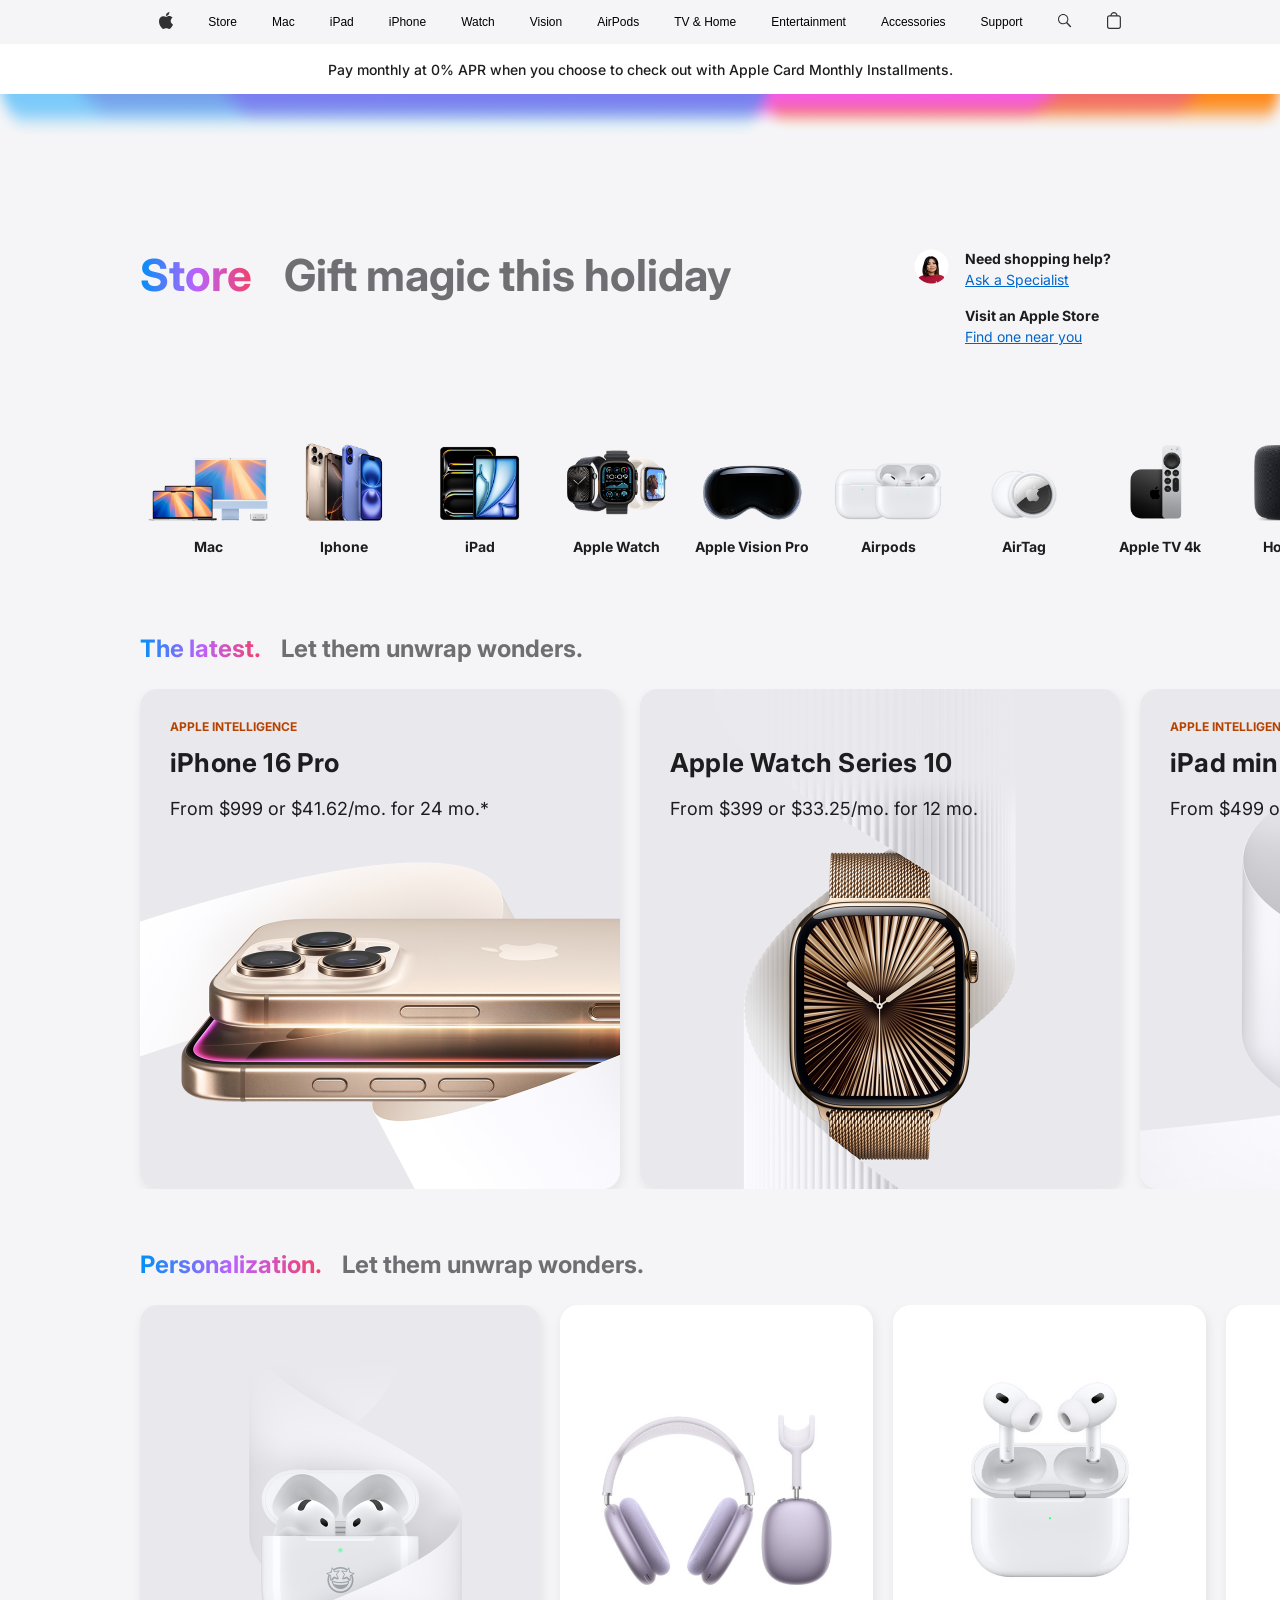
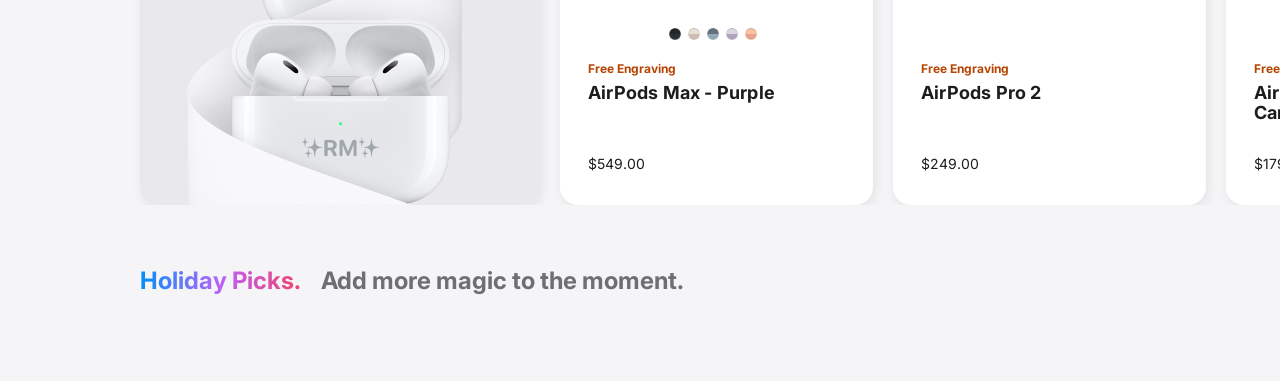
==== store.html @ e91749dc "barag l duusla" ====
<!doctype html>
<html lang="en">
  <head>
    <meta charset="UTF-8" />
    <meta name="viewport" content="width=device-width, initial-scale=1.0" />
    <title>Apple Store</title>
    <link rel="stylesheet" href="store.css" />
    <link rel="preconnect" href="https://fonts.googleapis.com" />
    <link rel="preconnect" href="https://fonts.gstatic.com" crossorigin />
    <link
      href="https://fonts.googleapis.com/css2?family=Bebas+Neue&family=Google+Sans+Flex:opsz,wght@6..144,1..1000&family=Inter:ital,opsz,wght@0,14..32,100..900;1,14..32,100..900&display=swap"
      rel="stylesheet"
    />
  </head>
  <body>
    <nav class="center">
      <a href=""><img src="nav-icon/Vector.svg" alt="" /></a>
      <a href="">Store</a>
      <a href="">Mac</a>
      <a href="">iPad</a>
      <a href="">iPhone</a>
      <a href="">Watch</a>
      <a href="">Vision</a>
      <a href="">AirPods</a>
      <a href="">TV & Home</a>
      <a href="">Entertainment</a>
      <a href="">Accessories</a>
      <a href="">Support</a>
      <a href=""><img src="nav-icon/Vector-2.svg" alt="" /></a>
      <a href=""><img src="nav-icon/Vector-3.svg" alt="" /></a>
    </nav>

    <div class="donation center">
      Pay monthly at 0% APR when you choose to check out with Apple Card Monthly
      Installments.
    </div>

    <img id="gradientimg" src="store-img/store-header.png" alt="" />
    <div class="store-help">
      <div class="container">
        <h2 class="store-help-h2 gradient">Store</h2>
        <h2 class="store-help-h2 saaral">Gift magic this holiday</h2>
      </div>

      <div id="help-center">
        <div>
          <img id="help-center-img" src="store-img/helpgirl.jpg" alt="" />
        </div>

        <div id="need-help">
          <div>
            <p class="txt1">Need shopping help?</p>
            <a class="help-link" href="">Ask a Specialist</a>
          </div>
          <div>
            <p class="txt1">Visit an Apple Store</p>
            <a class="help-link" href="">Find one near you</a>
          </div>
        </div>
      </div>
    </div>

    <div id="category">
      <div class="category-contain">
        <div class="img-container">
          <img src="store-img/shop-category/mac.png" alt="" />
        </div>
        <h3>Mac</h3>
      </div>

      <div class="category-contain">
        <div class="img-container">
          <img src="store-img/shop-category/iphone.png" alt="" />
        </div>
        <h3>Iphone</h3>
      </div>

      <div class="category-contain">
        <div class="img-container">
          <img src="store-img/shop-category/ipad.png" alt="" />
        </div>
        <h3>iPad</h3>
      </div>

      <div class="category-contain">
        <div class="img-container">
          <img src="store-img/shop-category/applewatch.png" alt="" />
        </div>
        <h3>Apple Watch</h3>
      </div>

      <div class="category-contain">
        <div class="img-container">
          <img src="store-img/shop-category/applevision.png" alt="" />
        </div>
        <h3>Apple Vision Pro</h3>
      </div>

      <div class="category-contain">
        <div class="img-container">
          <img src="store-img/shop-category/airpods.png" alt="" />
        </div>
        <h3>Airpods</h3>
      </div>

      <div class="category-contain">
        <div class="img-container">
          <img src="store-img/shop-category/airtag.png" alt="" />
        </div>
        <h3>AirTag</h3>
      </div>

      <div class="category-contain">
        <div class="img-container">
          <img src="store-img/shop-category/appletv.png" alt="" />
        </div>
        <h3>Apple TV 4k</h3>
      </div>

      <div class="category-contain">
        <div class="img-container">
          <img src="store-img/shop-category/homepod.png" alt="" />
        </div>
        <h3>Homepod</h3>
      </div>

      <div class="category-contain">
        <div class="img-container">
          <img src="store-img/shop-category/accessories.png" alt="" />
        </div>
        <h3>Accessories</h3>
      </div>

      <div class="category-contain">
        <div class="img-container">
          <img src="store-img/shop-category/giftcard.png" alt="" />
        </div>
        <h3>Apple Gift Card</h3>
      </div>
    </div>

    <div class="garchig-container">
      <h3 class="garchig gradient">The latest.</h3>
      <h3 class="garchig saaral">Let them unwrap wonders.</h3>
    </div>

    <section id="latest">
      <div class="card-container">
        <div class="card background-center" id="first">
          <h5>APPLE INTELLIGENCE</h5>
          <h4>iPhone 16 Pro</h4>
          <p>From $999 or $41.62/mo. for 24 mo.*</p>
        </div>
        <div class="card background-center" id="second">
          <h5><br /></h5>
          <h4>Apple Watch Series 10</h4>
          <p>From $399 or $33.25/mo. for 12 mo.</p>
        </div>
        <div class="card background-center" id="third">
          <h5>APPLE INTELLIGENCE</h5>
          <h4>iPad mini</h4>
          <p>From $499 or $41.58/mo. for 12 mo.</p>
        </div>
        <div class="card background-center" id="fourth">
          <h5>APPLE INTELLIGENCE</h5>
          <h4>MacBook Pro</h4>
          <p>From $1599 or $133.25/mo. for 12 mo.</p>
        </div>
      </div>
    </section>

    <div class="garchig-container">
      <h3 class="garchig gradient">Personalization.</h3>
      <h3 class="garchig saaral">Let them unwrap wonders.</h3>
    </div>

    <section id="Personalization">
      <div class="card-container">
        <div class="card2 background-center" id="first"></div>
        <div class="card3">
          <img
            src="store-img/Personalization-img/2609ceeb74c88a8937d995e24c37c91f4084949c.jpg"
            alt=""
            class="baraa-img"
          />

          <div class="dot-container">
            <img
              src="store-img/color-dots/57943202e808d77abad5dabffc96c10a03d7c737.jpg"
              alt=""
              class="color-dot"
            /><img
              src="store-img/color-dots/7068a3164a1437cde8990eb8a05074bd7844af76.jpg"
              alt=""
              class="color-dot"
            /><img
              src="store-img/color-dots/865ab9cf96a81f63746fc5146433d68082189f87.jpg"
              alt=""
              class="color-dot"
            /><img
              src="store-img/color-dots/badf95791c7cad940549a7a420148fabe0d9f366.jpg"
              alt=""
              class="color-dot"
            /><img
              src="store-img/color-dots/c8859a38becf3dafbd1ac513c387931f8dd9004e.jpg"
              alt=""
              class="color-dot"
            />
          </div>

          <div class="medeelel">
            <div class="medeelel-head-con">
              <h5>Free Engraving</h5>
              <h4>AirPods Max - Purple</h4>
            </div>
            <p>$549.00</p>
          </div>
        </div>
        <div class="card3">
          <img
            src="store-img/Personalization-img/863332f402f27d03cdecf714f73f92304e551a68.jpg"
            alt=""
            class="baraa-img"
          />

          <div class="dot-container"><br /></div>

          <div class="medeelel">
            <div class="medeelel-head-con">
              <h5>Free Engraving</h5>
              <h4>AirPods Pro 2</h4>
            </div>
            <p>$249.00</p>
          </div>
        </div>
        <div class="card3">
          <img
            src="store-img/Personalization-img/36d7e67985c8efaa8d3eb3e76015e0998ef9509b.jpg"
            alt=""
            class="baraa-img"
          />

          <div class="dot-container"><br /></div>

          <div class="medeelel">
            <div class="medeelel-head-con">
              <h5>Free Engraving</h5>
              <h4>AirPods 4 with Active Noise Cancellation</h4>
            </div>
            <p>$179.00</p>
          </div>
        </div>
        <div class="card3">
          <img
            src="store-img/Personalization-img/9c27be91006917b2bc4752dedf37023b08a9cafa.jpg"
            alt=""
            class="baraa-img"
          />

          <div class="dot-container"><br /></div>

          <div class="medeelel">
            <div class="medeelel-head-con">
              <h5>Free Engraving</h5>
              <h4>Apple Pencil Pro</h4>
            </div>
            <p>$49.00</p>
          </div>
        </div>
      </div>
    </section>

    <div class="garchig-container">
      <h3 class="garchig gradient">Holiday Picks.</h3>
      <h3 class="garchig saaral">Add more magic to the moment.</h3>
    </div>

    <section></section>
  </body>
</html>
---- store.css ----
* {
  margin: 0;
  padding: 0;
  box-sizing: border-box;
  font-family: "Inter", serif;
}

html {
  scroll-behavior: smooth;
}

body {
  display: flex;
  flex-direction: column;
  background-color: #f5f5f7;
  overflow-x: hidden;
}

.center {
  display: flex;
  align-items: center;
  justify-content: center;
}

nav {
  position: fixed;
  width: 100vw;
  height: 44px;
  background-color: #f5f5f7;
  gap: 35px;
}

nav a {
  text-decoration: none;
  color: black;
  font-size: 12px;
  font-family: Arial;
  white-space: nowrap;
}

nav img {
  width: 14px;
}

.donation {
  margin-top: 44px;
  width: 100vw;
  height: 50px;
  font-size: 14px;
  color: #1d1d1f;
  font-weight: 500;
  background-color: white;
}

#gradientimg {
  background-image: url(store-img/store-header.png);
  width: 100vw;
  height: 75px;
}

.store-help {
  padding: 80px 140px;
  display: flex;
  justify-content: space-between;
  align-items: flex-start;
  align-self: stretch;
}

.store-help-h2 {
  font-size: 44px;
  font-style: normal;
  font-weight: 700;
  line-height: 52.01px;
}

.gradient {
  background: linear-gradient(90deg, #0090f7 0%, #ba62fc 50%, #f2416b 100%);
  background-clip: text;
  -webkit-background-clip: text;
  -webkit-text-fill-color: transparent;
}

.saaral {
  color: #6e6e73;
}

.store-help .container {
  display: flex;
  flex-direction: row;
  gap: 32px;
}

#help-center {
  display: flex;
  align-items: flex-start;
  gap: 16px;
}

#help-center-img {
  width: 35px;
  height: 35px;
}

#need-help {
  display: flex;
  width: 175px;
  flex-direction: column;
  gap: 16px;
}

.txt1 {
  color: #1d1d1f;
  font-size: 14px;
  font-weight: 700;
  line-height: 20px;
}

.help-link {
  color: #06c;
  font-size: 14px;
  font-weight: 400;
  line-height: 20px;
}

#category {
  width: 100vw;
  padding: 0 140px;
  display: flex;
  flex-direction: row;
  align-items: center;
  overflow: scroll;
  scrollbar-width: none;
  margin-bottom: 60px;
}

.category-contain {
  display: flex;
  padding: 16px 8px;
  flex-direction: column;
  align-items: center;
  gap: 16px;
  text-wrap: nowrap;
}

.img-container {
  width: 120px;
  height: 78px;
}

.img-container img {
  width: 100%;
  height: 100%;
}

h3 {
  color: #1d1d1f;
  text-align: center;
  font-size: 14px;
  font-weight: 700;
  line-height: 20px;
}

.garchig-container {
  display: flex;
  gap: 20px;
  padding: 0 140px;
  margin-bottom: 24px;
}

.garchig {
  font-size: 24px;
  font-style: normal;
  font-weight: 700;
  line-height: 32px;
}

section {
  width: 100vw;
  display: flex;
  flex-direction: column;
  padding: 0 140px;
  overflow: scroll;
  scrollbar-width: none;
  margin-bottom: 60px;
}

.card-container {
  display: flex;
  align-items: center;
  gap: 20px;
}

.card {
  min-width: 480px;
  height: 500px;
  border-radius: 18px;
  box-shadow: 2px 4px 12px 0 rgba(0, 0, 0, 0.08);
  gap: 12px;
  display: flex;
  flex-direction: column;
  padding: 30px;
}

.background-center {
  background-size: cover;
  background-position: center;
}

#latest #first {
  background-image: url(store-img/latest-img/8cee8a34ee4ba9b658ae0be05611d11ea5d55e1b.jpg);
}

#latest #second {
  background-image: url(store-img/latest-img/c919767811d17384ffff099320c9c7133d51ca53.jpg);
}

#latest #third {
  background-image: url(store-img/latest-img/0cfc0dd0d01205674f4c489ef17a681ba94e875c.jpg);
}

#latest #fourth {
  background-image: url(store-img/latest-img/8943d8c585c4f4bb4720641745b1cce65bdd8f0e.jpg);
}

h5 {
  color: #b64400;
  font-size: 12px;
  font-weight: 700;
  line-height: 16px;
}

h4 {
  height: 40px;
  color: #1d1d1f;
  font-size: 26px;
  font-weight: 700;
  line-height: 32px;
  letter-spacing: 0.196px;
}

p {
  color: #1d1d1f;
  font-size: 18px;
  font-weight: 400;
  line-height: 20px;
}

.card2 {
  min-width: 400px;
  height: 500px;
  border-radius: 18px;
  box-shadow: 2px 4px 12px 0 rgba(0, 0, 0, 0.08);
  gap: 12px;
  display: flex;
  flex-direction: column;
}

.card3 {
  height: 500px;
  min-width: 313px;
  display: flex;
  padding: 71px 28px 32px 28px;
  flex-direction: column;
  justify-content: flex-end;
  align-items: center;
  border-radius: 18px;
  background: #fff;
  box-shadow: 2px 4px 12px 0 rgba(0, 0, 0, 0.08);
}

.baraa-img {
  width: 230px;
  height: 230px;
}

.dot-container {
  display: flex;
  gap: 7px;
  padding: 25px 86px 21px 79px;
}

.color-dot {
  width: 12px;
  height: 12px;
  flex-shrink: 0;
}

#Personalization #first {
  background-image: url(store-img/Personalization-img/0a525b0da81b93735e1f513f958e111d7e3079a1.jpg);
}

.medeelel {
  display: flex;
  flex-direction: column;
  gap: 32px;
  align-self: flex-start;
}

.medeelel-head-con {
  gap: 6px;
  display: flex;
  flex-direction: column;
}

.medeelel h4 {
  line-height: 20px;
  font-size: 18px;
}

.medeelel p {
  color: #1d1d1f;
  font-size: 14px;
  font-weight: 400;
  line-height: 18px;
}
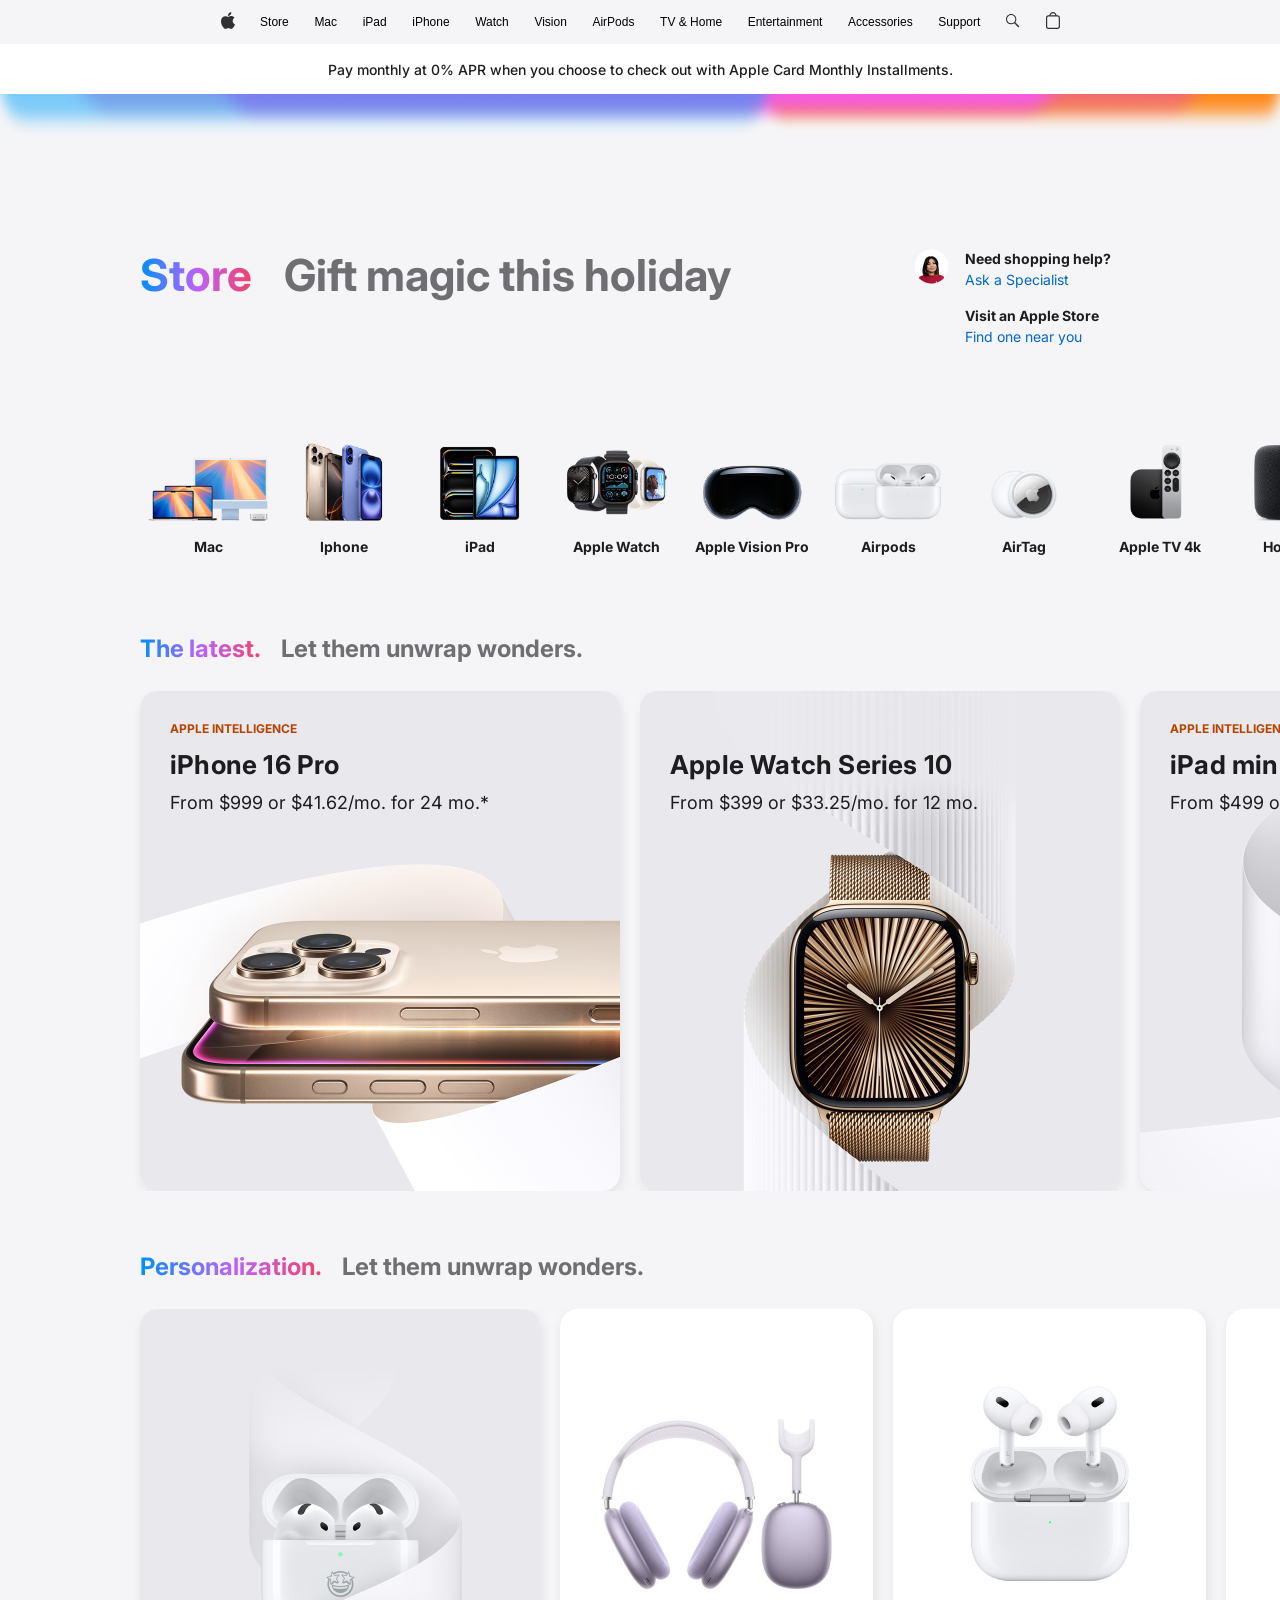
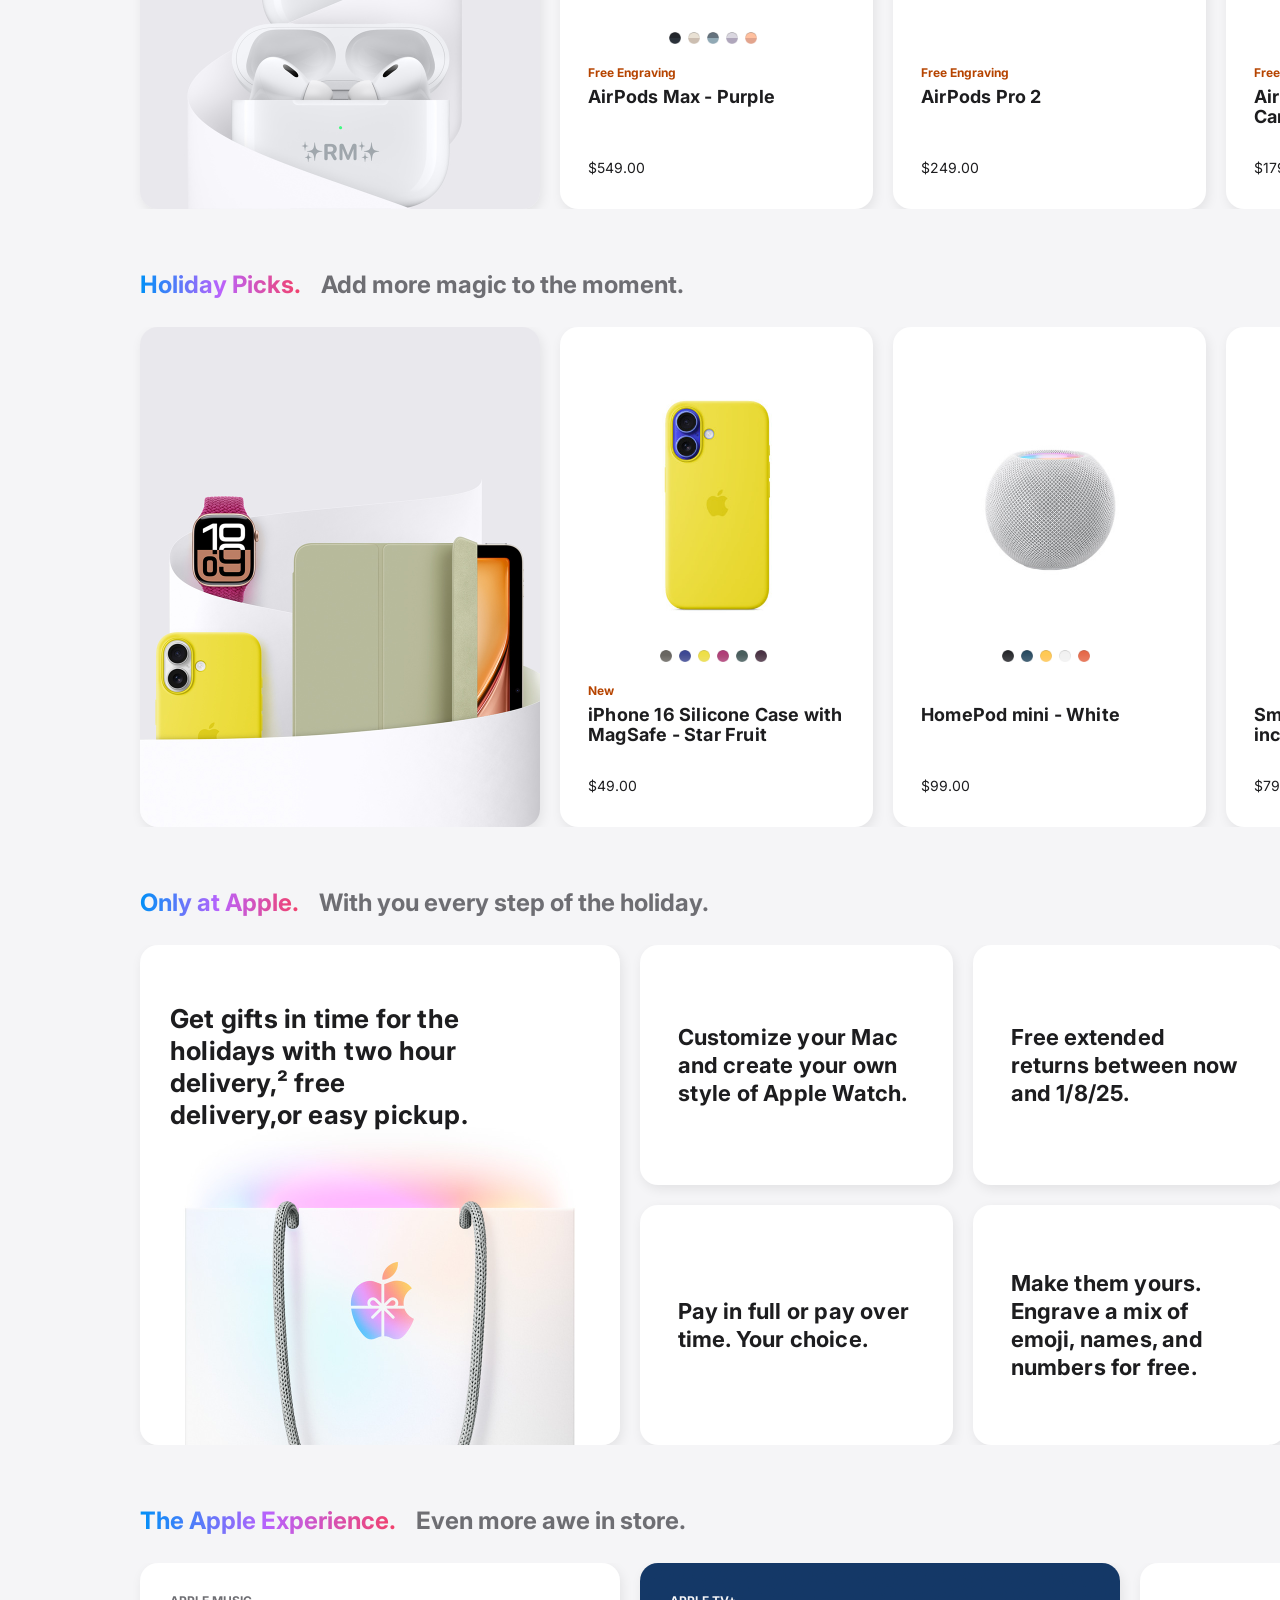
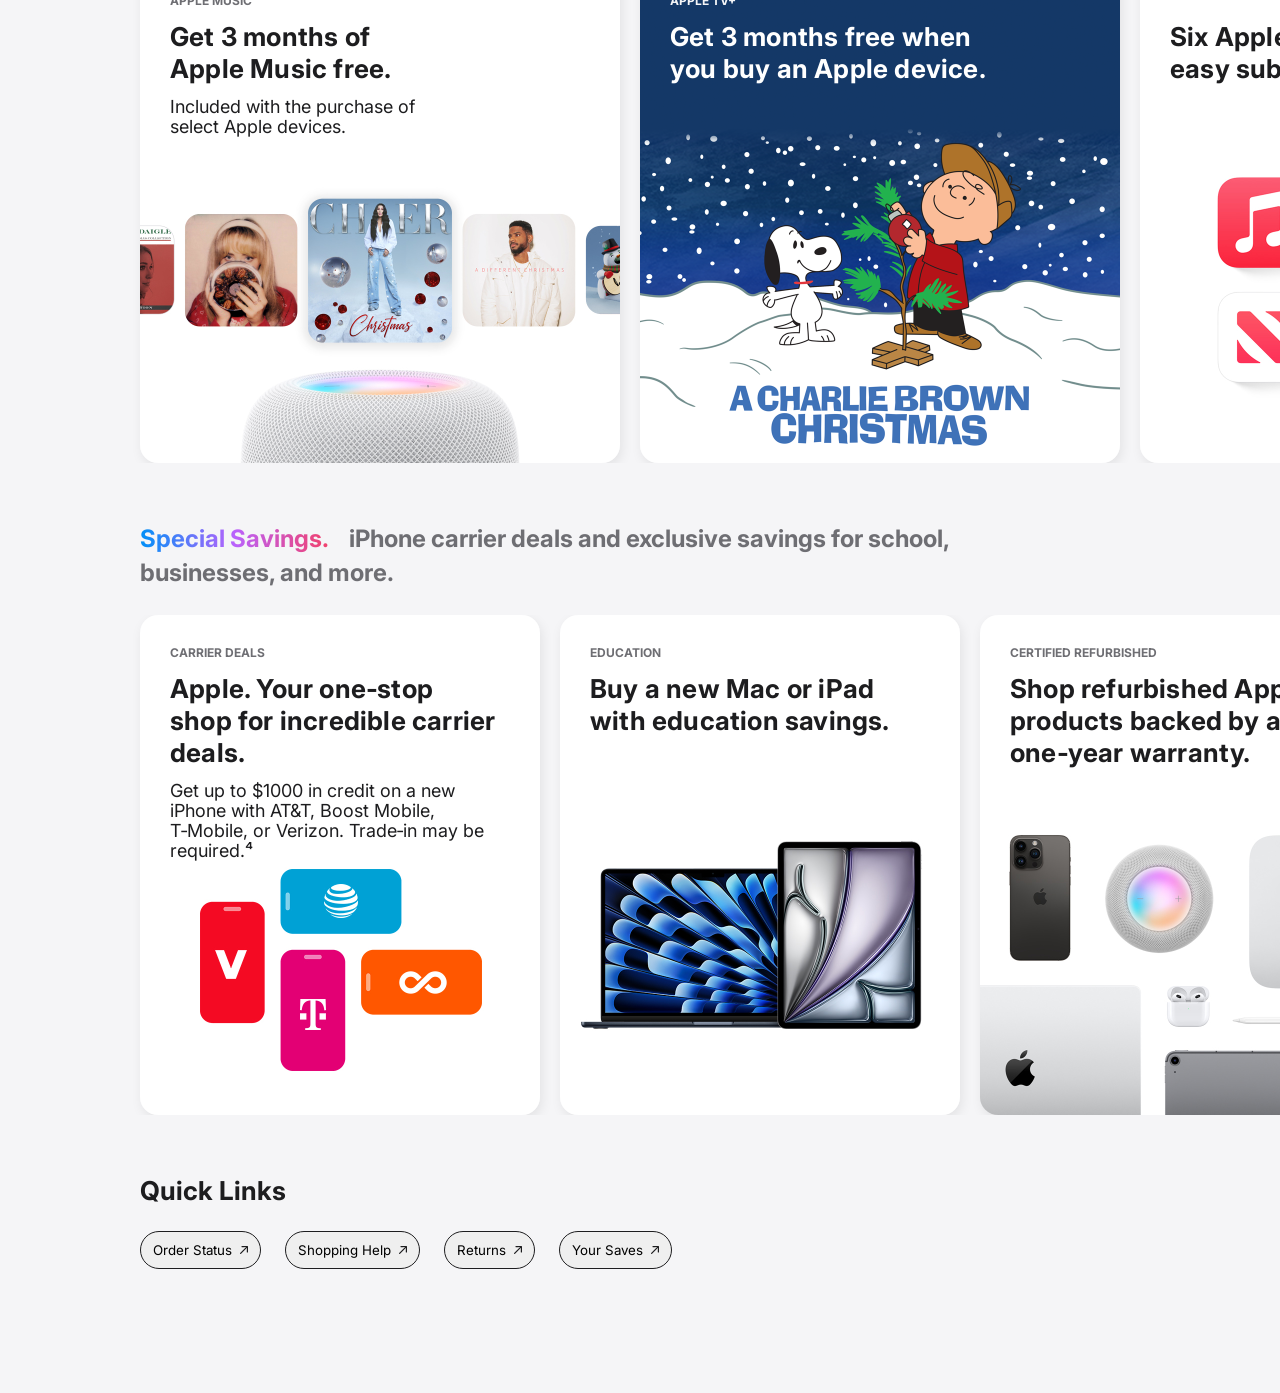
==== commit ffb7fd61: "done" ====
--- a/store.html
+++ b/store.html
@@ -14,7 +14,7 @@
   </head>
   <body>
     <nav class="center">
-      <a href=""><img src="nav-icon/Vector.svg" alt="" /></a>
+      <a href="index.html"><img src="nav-icon/Vector.svg" alt="" /></a>
       <a href="">Store</a>
       <a href="">Mac</a>
       <a href="">iPad</a>
@@ -216,6 +216,7 @@
             <p>$549.00</p>
           </div>
         </div>
+
         <div class="card3">
           <img
             src="store-img/Personalization-img/863332f402f27d03cdecf714f73f92304e551a68.jpg"
@@ -233,6 +234,7 @@
             <p>$249.00</p>
           </div>
         </div>
+
         <div class="card3">
           <img
             src="store-img/Personalization-img/36d7e67985c8efaa8d3eb3e76015e0998ef9509b.jpg"
@@ -250,6 +252,7 @@
             <p>$179.00</p>
           </div>
         </div>
+
         <div class="card3">
           <img
             src="store-img/Personalization-img/9c27be91006917b2bc4752dedf37023b08a9cafa.jpg"
@@ -275,6 +278,378 @@
       <h3 class="garchig saaral">Add more magic to the moment.</h3>
     </div>
 
-    <section></section>
+    <!-- <section id="holiday-picks">
+      <div class="card-container"></div>
+    </section> -->
+    <section id="holiday-picks">
+      <div class="card-container">
+        <div class="card2 background-center" id="first"></div>
+        <div class="card3">
+          <img
+            src="store-img/holiday-picks-img/c016407b1d2afca1eb640b5c24fa60b9d88f09e8.jpg"
+            alt=""
+            class="baraa-img"
+          />
+
+          <div class="dot-container">
+            <img
+              src="store-img/holiday-pick-color-dots/dots1/1f3bb219a6f22780133ce85e7bb588bc7174a3e6.jpg"
+              alt=""
+              class="color-dot"
+            /><img
+              src="store-img/holiday-pick-color-dots/dots1/207df8329ded2a4c11cc81e1616c8c9bfeb79697.jpg"
+              alt=""
+              class="color-dot"
+            /><img
+              src="store-img/holiday-pick-color-dots/dots1/2325a32458ffeff83fcf42d8328a670b959767f5.jpg"
+              alt=""
+              class="color-dot"
+            /><img
+              src="store-img/holiday-pick-color-dots/dots1/34abf4e745e114b233019ed7da3feb256776720e.jpg"
+              alt=""
+              class="color-dot"
+            /><img
+              src="store-img/holiday-pick-color-dots/dots1/c2f70733b60fb3c92ee60f4a571450be3a6da4e6.jpg"
+              alt=""
+              class="color-dot"
+            />
+            <img
+              src="store-img/holiday-pick-color-dots/dots1/dd058ea9f8f4c85e38dc4da07a1e1c5c78b35748.jpg"
+              alt=""
+              class="color-dot"
+            />
+          </div>
+
+          <div class="medeelel">
+            <div class="medeelel-head-con">
+              <h5>New</h5>
+              <h4>iPhone 16 Silicone Case with MagSafe - Star Fruit</h4>
+            </div>
+            <p>$49.00</p>
+          </div>
+        </div>
+        <div class="card3">
+          <img
+            src="store-img/holiday-picks-img/55524950c6b2950e36e95b097ede33316f9d3373.jpg"
+            alt=""
+            class="baraa-img"
+          />
+
+          <div class="dot-container">
+            <img
+              src="store-img/holiday-pick-color-dots/dots2/23d93f906dbbcc8d60b3f52b08486cf0e1ca251f.jpg"
+              alt=""
+              class="color-dot"
+            />
+            <img
+              src="store-img/holiday-pick-color-dots/dots2/40e5c9b60bace1cd7e336babd63a87cf1e366b02.jpg"
+              alt=""
+              class="color-dot"
+            />
+            <img
+              src="store-img/holiday-pick-color-dots/dots2/533fa80d4386ea723977e96e42f48f80bc3145e9.jpg"
+              alt=""
+              class="color-dot"
+            />
+            <img
+              src="store-img/holiday-pick-color-dots/dots2/ced432f332433aaacf4ef8baede6e457fb29bfc6.jpg"
+              alt=""
+              class="color-dot"
+            />
+            <img
+              src="store-img/holiday-pick-color-dots/dots2/e528605bb65a0fcaec218e061051005bdf470921.jpg"
+              alt=""
+              class="color-dot"
+            />
+          </div>
+
+          <div class="medeelel">
+            <div class="medeelel-head-con">
+              <h5><br /></h5>
+              <h4>HomePod mini - White</h4>
+            </div>
+            <p>$99.00</p>
+          </div>
+        </div>
+        <div class="card3">
+          <img
+            src="store-img/holiday-picks-img/72d5185ead4c03bca33e9d4984ab45cf6c148938.jpg"
+            alt=""
+            class="baraa-img"
+          />
+
+          <div class="dot-container">
+            <img
+              src="store-img/holiday-pick-color-dots/dots3/d2a3be9f4aad223f6701bca74dfd87d33b346041.jpg"
+              alt=""
+              class="color-dot"
+            />
+            <img
+              src="store-img/holiday-pick-color-dots/dots3/8aa3c7425b5c3701d68c9c95fc36d449dcf39dad.jpg"
+              alt=""
+              class="color-dot"
+            />
+            <img
+              src="store-img/holiday-pick-color-dots/dots3/ae64ddb28a4654d49117f13791a24ed88875d445.jpg"
+              alt=""
+              class="color-dot"
+            />
+            <img
+              src="store-img/holiday-pick-color-dots/dots3/4619b869d77bc4e57eac742b5de8f02a39e1101c.jpg"
+              alt=""
+              class="color-dot"
+            />
+          </div>
+
+          <div class="medeelel">
+            <div class="medeelel-head-con">
+              <h5><br /></h5>
+              <h4>Smart Folio for iPad Air 11 - inch (M2) - Sage</h4>
+            </div>
+            <p>$79.00</p>
+          </div>
+        </div>
+        <div class="card3">
+          <img
+            src="store-img/holiday-picks-img/0c6d273e8e0627f20f389a36726a299eb458c853.jpg"
+            alt=""
+            class="baraa-img"
+          />
+
+          <div class="dot-container">
+            <img
+              src="store-img/holiday-pick-color-dots/dots4/f9873ca63737b947acfce824e2b8bf906f1400e4.jpg"
+              alt=""
+              class="color-dot"
+            />
+            <img
+              src="store-img/holiday-pick-color-dots/dots4/09c0145e05700136e0f83a0b714675e6a672a603.jpg"
+              alt=""
+              class="color-dot"
+            />
+            <img
+              src="store-img/holiday-pick-color-dots/dots4/dc31c8576f0862fd1d6597df2accaf07802294cf.jpg"
+              alt=""
+              class="color-dot"
+            />
+          </div>
+
+          <div class="medeelel">
+            <div class="medeelel-head-con">
+              <h5>New</h5>
+              <h4>Beats Solo 4 - On-Ear Wireless Headphones - Slate Blue</h4>
+            </div>
+            <p>$79.00</p>
+          </div>
+        </div>
+      </div>
+    </section>
+
+    <div class="garchig-container">
+      <h3 class="garchig gradient">Only at Apple.</h3>
+      <h3 class="garchig saaral">With you every step of the holiday.</h3>
+    </div>
+
+    <section id="only-at-apple">
+      <div class="card-container">
+        <div class="card background-center" id="first">
+          <h5 class="h5-saaral"><br /></h5>
+          <h4>
+            Get gifts in time for the holidays with two hour delivery,² free
+            delivery,or easy pickup.
+          </h4>
+        </div>
+
+        <div class="card4">
+          <div class="card4-tal">
+            <h4>
+              Customize your Mac and create your own style of Apple Watch.
+            </h4>
+          </div>
+          <div class="card4-tal">
+            <h4>Pay in full or pay over time. Your choice.</h4>
+          </div>
+        </div>
+
+        <div class="card4">
+          <div class="card4-tal">
+            <h4>Free extended returns between now and 1/8/25.</h4>
+          </div>
+          <div class="card4-tal">
+            <h4>
+              Make them yours. Engrave a mix of emoji, names, and numbers for
+              free.
+            </h4>
+          </div>
+        </div>
+
+        <div class="card background-center" id="second">
+          <h5 class="h5-saaral">APPLE TRADE IN</h5>
+          <h4>Trade in your current device. Get credit toward a new one.³</h4>
+        </div>
+
+        <div class="card background-center" id="third">
+          <h5 class="h5-saaral">APPLE SPECIALIST</h5>
+          <h4>Find gifts with an Apple Specialist in a store or online.</h4>
+        </div>
+      </div>
+    </section>
+
+    <div class="garchig-container">
+      <h3 class="garchig gradient">The Apple Experience.</h3>
+      <h3 class="garchig saaral">Even more awe in store.</h3>
+    </div>
+
+    <section id="the-apple-experience">
+      <div class="card-container">
+        <div class="card background-center" id="first">
+          <h5 class="h5-saaral">APPLE MUSIC</h5>
+          <h4>Get 3 months of Apple Music free.</h4>
+          <p>Included with the purchase of select Apple devices.</p>
+        </div>
+
+        <div class="card background-center" id="second">
+          <h5 class="h5-white">APPLE TV+</h5>
+          <h4 class="h4-white">
+            Get 3 months free when you buy an Apple device.
+          </h4>
+          <p><br /></p>
+        </div>
+
+        <div class="card background-center" id="third">
+          <h5 class="h5-saaral"><br /></h5>
+          <h4>Six Apple services. One easy subscription.</h4>
+          <p><br /></p>
+        </div>
+
+        <div class="card background-center" id="fourth">
+          <h5 class="h5-saaral">APPLE INTELLIGENCE</h5>
+          <h4>New features for writing, focus,communication, and more.</h4>
+          <p><br /></p>
+        </div>
+      </div>
+    </section>
+
+    <div class="garchig-container break">
+      <div class="garchig-break">
+        <h3 class="garchig gradient">Special Savings.</h3>
+        <h3 class="garchig saaral">
+          iPhone carrier deals and exclusive savings for school,
+        </h3>
+      </div>
+      <h3 class="garchig saaral">businesses, and more.</h3>
+    </div>
+
+    <section id="special-savings">
+      <div class="card-container">
+        <div class="card2 background-center" id="first">
+          <h5 class="h5-saaral">CARRIER DEALS</h5>
+          <h4>Apple. Your one‑stop shop for incredible carrier deals.</h4>
+          <p>
+            Get up to $1000 in credit on a new iPhone with AT&T, Boost Mobile,
+            T‑Mobile, or Verizon. Trade‑in may be required.⁴
+          </p>
+        </div>
+        <div class="card2 background-center" id="second">
+          <h5 class="h5-saaral">EDUCATION</h5>
+          <h4>Buy a new Mac or iPad with education savings.</h4>
+          <p><br /></p>
+        </div>
+        <div class="card2 background-center" id="third">
+          <h5 class="h5-saaral">CERTIFIED REFURBISHED</h5>
+          <h4>
+            Shop refurbished Apple products backed by a one‑year warranty.
+          </h4>
+          <p><br /></p>
+        </div>
+        <div class="card2 background-center" id="fourth">
+          <h5 class="h5-saaral">BUSINESS</h5>
+          <h4 class="h4-white">
+            From enterprise to small business, we’ll work with you.
+          </h4>
+          <p><br /></p>
+        </div>
+        <div class="card2 background-center" id="fifth">
+          <h5 class="h5-saaral">GOVERNMENT</h5>
+          <h4>
+            Special pricing is available for state, local, and federal agencies.
+          </h4>
+          <p><br /></p>
+        </div>
+      </div>
+    </section>
+
+    <div class="garchig-container" id="footer">
+      <h3 class="footer-garchig">Quick Links</h3>
+      <div class="button-container">
+        <a href=""
+          ><button class="quick-links">
+            Order Status
+            <svg
+              xmlns="http://www.w3.org/2000/svg"
+              width="8"
+              height="8"
+              viewBox="0 0 8 8"
+              fill="none"
+            >
+              <path
+                d="M8 5.94625C8 6.12913 7.93951 6.28112 7.81852 6.40222C7.69753 6.52332 7.55309 6.58387 7.38519 6.58387C7.21728 6.58387 7.07531 6.52209 6.95926 6.39852C6.84321 6.27495 6.78518 6.12913 6.78518 5.96108V4.30769L6.88889 1.86098L6.00741 2.86932L1.06667 7.81464C0.933333 7.93821 0.787654 8 0.62963 8C0.461728 8 0.314815 7.93574 0.188889 7.80723C0.062963 7.67871 0 7.5329 0 7.36979C0 7.20667 0.0641975 7.06086 0.192593 6.93234L5.13333 1.98702L6.13333 1.11955L3.66667 1.20853H2.03704C1.86914 1.20853 1.72469 1.15045 1.6037 1.03429C1.48272 0.918134 1.42222 0.778499 1.42222 0.615385C1.42222 0.447328 1.48148 0.30275 1.6 0.18165C1.71852 0.0605497 1.86914 0 2.05185 0H7.34074C7.54321 0 7.7037 0.0605497 7.82222 0.18165C7.94074 0.30275 8 0.459685 8 0.652456V5.94625Z"
+                fill="#1D1D1F"
+              />
+            </svg></button
+        ></a>
+
+        <a href=""
+          ><button class="quick-links">
+            Shopping Help
+            <svg
+              xmlns="http://www.w3.org/2000/svg"
+              width="8"
+              height="8"
+              viewBox="0 0 8 8"
+              fill="none"
+            >
+              <path
+                d="M8 5.94625C8 6.12913 7.93951 6.28112 7.81852 6.40222C7.69753 6.52332 7.55309 6.58387 7.38519 6.58387C7.21728 6.58387 7.07531 6.52209 6.95926 6.39852C6.84321 6.27495 6.78518 6.12913 6.78518 5.96108V4.30769L6.88889 1.86098L6.00741 2.86932L1.06667 7.81464C0.933333 7.93821 0.787654 8 0.62963 8C0.461728 8 0.314815 7.93574 0.188889 7.80723C0.062963 7.67871 0 7.5329 0 7.36979C0 7.20667 0.0641975 7.06086 0.192593 6.93234L5.13333 1.98702L6.13333 1.11955L3.66667 1.20853H2.03704C1.86914 1.20853 1.72469 1.15045 1.6037 1.03429C1.48272 0.918134 1.42222 0.778499 1.42222 0.615385C1.42222 0.447328 1.48148 0.30275 1.6 0.18165C1.71852 0.0605497 1.86914 0 2.05185 0H7.34074C7.54321 0 7.7037 0.0605497 7.82222 0.18165C7.94074 0.30275 8 0.459685 8 0.652456V5.94625Z"
+                fill="#1D1D1F"
+              />
+            </svg></button
+        ></a>
+
+        <a href=""
+          ><button class="quick-links">
+            Returns
+            <svg
+              xmlns="http://www.w3.org/2000/svg"
+              width="8"
+              height="8"
+              viewBox="0 0 8 8"
+              fill="none"
+            >
+              <path
+                d="M8 5.94625C8 6.12913 7.93951 6.28112 7.81852 6.40222C7.69753 6.52332 7.55309 6.58387 7.38519 6.58387C7.21728 6.58387 7.07531 6.52209 6.95926 6.39852C6.84321 6.27495 6.78518 6.12913 6.78518 5.96108V4.30769L6.88889 1.86098L6.00741 2.86932L1.06667 7.81464C0.933333 7.93821 0.787654 8 0.62963 8C0.461728 8 0.314815 7.93574 0.188889 7.80723C0.062963 7.67871 0 7.5329 0 7.36979C0 7.20667 0.0641975 7.06086 0.192593 6.93234L5.13333 1.98702L6.13333 1.11955L3.66667 1.20853H2.03704C1.86914 1.20853 1.72469 1.15045 1.6037 1.03429C1.48272 0.918134 1.42222 0.778499 1.42222 0.615385C1.42222 0.447328 1.48148 0.30275 1.6 0.18165C1.71852 0.0605497 1.86914 0 2.05185 0H7.34074C7.54321 0 7.7037 0.0605497 7.82222 0.18165C7.94074 0.30275 8 0.459685 8 0.652456V5.94625Z"
+                fill="#1D1D1F"
+              />
+            </svg></button
+        ></a>
+
+        <a href=""
+          ><button class="quick-links">
+            Your Saves
+            <svg
+              xmlns="http://www.w3.org/2000/svg"
+              width="8"
+              height="8"
+              viewBox="0 0 8 8"
+              fill="none"
+            >
+              <path
+                d="M8 5.94625C8 6.12913 7.93951 6.28112 7.81852 6.40222C7.69753 6.52332 7.55309 6.58387 7.38519 6.58387C7.21728 6.58387 7.07531 6.52209 6.95926 6.39852C6.84321 6.27495 6.78518 6.12913 6.78518 5.96108V4.30769L6.88889 1.86098L6.00741 2.86932L1.06667 7.81464C0.933333 7.93821 0.787654 8 0.62963 8C0.461728 8 0.314815 7.93574 0.188889 7.80723C0.062963 7.67871 0 7.5329 0 7.36979C0 7.20667 0.0641975 7.06086 0.192593 6.93234L5.13333 1.98702L6.13333 1.11955L3.66667 1.20853H2.03704C1.86914 1.20853 1.72469 1.15045 1.6037 1.03429C1.48272 0.918134 1.42222 0.778499 1.42222 0.615385C1.42222 0.447328 1.48148 0.30275 1.6 0.18165C1.71852 0.0605497 1.86914 0 2.05185 0H7.34074C7.54321 0 7.7037 0.0605497 7.82222 0.18165C7.94074 0.30275 8 0.459685 8 0.652456V5.94625Z"
+                fill="#1D1D1F"
+              />
+            </svg></button
+        ></a>
+      </div>
+    </div>
   </body>
 </html>
--- a/store.css
+++ b/store.css
@@ -9,11 +9,26 @@
   scroll-behavior: smooth;
 }
 
+.h4-white {
+  color: #fff;
+  font-size: 26px;
+  font-weight: 700;
+  line-height: 32px;
+}
+
+.h5-white {
+  color: #f5f5f7;
+  font-size: 12px;
+  font-weight: 700;
+  line-height: 16px;
+}
+
 body {
   display: flex;
   flex-direction: column;
   background-color: #f5f5f7;
   overflow-x: hidden;
+  padding-bottom: 100px;
 }
 
 .center {
@@ -27,7 +42,7 @@
   width: 100vw;
   height: 44px;
   background-color: #f5f5f7;
-  gap: 35px;
+  gap: 2vw;
 }
 
 nav a {
@@ -44,7 +59,7 @@
 
 .donation {
   margin-top: 44px;
-  width: 100vw;
+  width: 100%;
   height: 50px;
   font-size: 14px;
   color: #1d1d1f;
@@ -158,6 +173,7 @@
   font-size: 14px;
   font-weight: 700;
   line-height: 20px;
+  width: auto;
 }
 
 .garchig-container {
@@ -172,6 +188,8 @@
   font-style: normal;
   font-weight: 700;
   line-height: 32px;
+  height: 34px;
+  text-wrap: nowrap;
 }
 
 section {
@@ -230,12 +248,12 @@
 }
 
 h4 {
-  height: 40px;
   color: #1d1d1f;
   font-size: 26px;
   font-weight: 700;
   line-height: 32px;
   letter-spacing: 0.196px;
+  width: 326px;
 }
 
 p {
@@ -253,6 +271,7 @@
   gap: 12px;
   display: flex;
   flex-direction: column;
+  padding: 30px;
 }
 
 .card3 {
@@ -305,6 +324,8 @@
 .medeelel h4 {
   line-height: 20px;
   font-size: 18px;
+  height: 40px;
+  width: 257px;
 }
 
 .medeelel p {
@@ -313,3 +334,144 @@
   font-weight: 400;
   line-height: 18px;
 }
+
+#holiday-picks #first {
+  background-image: url(store-img/holiday-picks-img/6da69c7f2d4d299063c16c1d325db130f08ef7ba.jpg);
+}
+
+#only-at-apple .card h4 {
+  width: 305px;
+  height: 130px;
+}
+
+#only-at-apple #first {
+  background-image: url(store-img/only-at-apple-img/93f151ac653907f22599b9fbc9ab8bcfb347d691.jpg);
+}
+
+.card4 {
+  display: flex;
+  flex-direction: column;
+  justify-content: space-between;
+  height: 500px;
+}
+
+.card4-tal {
+  display: flex;
+  align-items: center;
+  justify-content: center;
+  width: 313px;
+  height: 240px;
+  border-radius: 18px;
+  background: #fff;
+  box-shadow: 2px 4px 12px 0 rgba(0, 0, 0, 0.08);
+}
+
+.card4-tal h4 {
+  color: #1d1d1f;
+  font-size: 22px;
+  font-weight: 700;
+  line-height: 28px;
+  width: 238px;
+  display: flex;
+  align-items: center;
+}
+
+.h5-saaral {
+  color: #6e6e73;
+  font-size: 12px;
+  font-weight: 700;
+  line-height: 16px;
+}
+
+#only-at-apple #second {
+  background-image: url(store-img/only-at-apple-img/54711505d840cac99050329da0237a9a79b9d07d.jpg);
+}
+
+#only-at-apple #third {
+  background-image: url(store-img/only-at-apple-img/7be9e8c4cd1a574c53bacf2396a17f1007bfc091.jpg);
+}
+
+#the-apple-experience #first {
+  background-image: url(store-img/the-apple-experience/fe1e7ece87047c95faa8a68f17e8867914317976.jpg);
+}
+
+#the-apple-experience #second {
+  background-image: url(store-img/the-apple-experience/2171b58f3ab6a95e407be2639740dad7138786d3.png);
+}
+
+#the-apple-experience #third {
+  background-image: url(store-img/the-apple-experience/7e38eec3034a854374ceb67eb6c71f4e173cee8e.jpg);
+}
+
+#the-apple-experience #fourth {
+  background-image: url(store-img/the-apple-experience/4c93c049459dcec6247af385b50ac485e92e5a45.jpg);
+}
+
+#the-apple-experience p {
+  width: 259px;
+}
+
+.garchig-break {
+  display: flex;
+  gap: 20px;
+}
+
+.break {
+  flex-direction: column;
+  align-items: flex-start;
+  gap: 0;
+}
+
+#special-savings #first {
+  background-image: url(store-img/special-savings-img/57e6bdca2b0f233f809fe57ada1ba8354e54e4b4.jpg);
+}
+
+#special-savings #second {
+  background-image: url(store-img/special-savings-img/c29a91c005069048c5e1b877cf3142fa2fab6067.jpg);
+}
+
+#special-savings #third {
+  background-image: url(store-img/special-savings-img/60a49ef1a49579aa398f78daa8ab814a87b543dc.jpg);
+}
+
+#special-savings #fourth {
+  background-image: url(store-img/special-savings-img/a960f7eefe8796ce51144b229909100094a59989.jpg);
+}
+
+#special-savings #fifth {
+  background-image: url(store-img/special-savings-img/9511d82e0fa4f14f3d23b485ab3928f9d27a5012.jpg);
+}
+
+.footer-garchig {
+  color: #1d1d1f;
+  font-size: 26px;
+  font-weight: 700;
+  line-height: 32px;
+}
+
+#footer {
+  display: flex;
+  flex-direction: column;
+  align-items: flex-start;
+  gap: 24px;
+}
+
+.button-container {
+  display: flex;
+  flex-direction: row;
+  align-items: flex-start;
+  gap: 24px;
+}
+
+.quick-links {
+  display: flex;
+  padding: 10px 12px;
+  align-items: center;
+  gap: 8px;
+  border-radius: 999px;
+  border: 1px solid #1d1d1f;
+}
+
+a {
+  text-decoration: none;
+}
